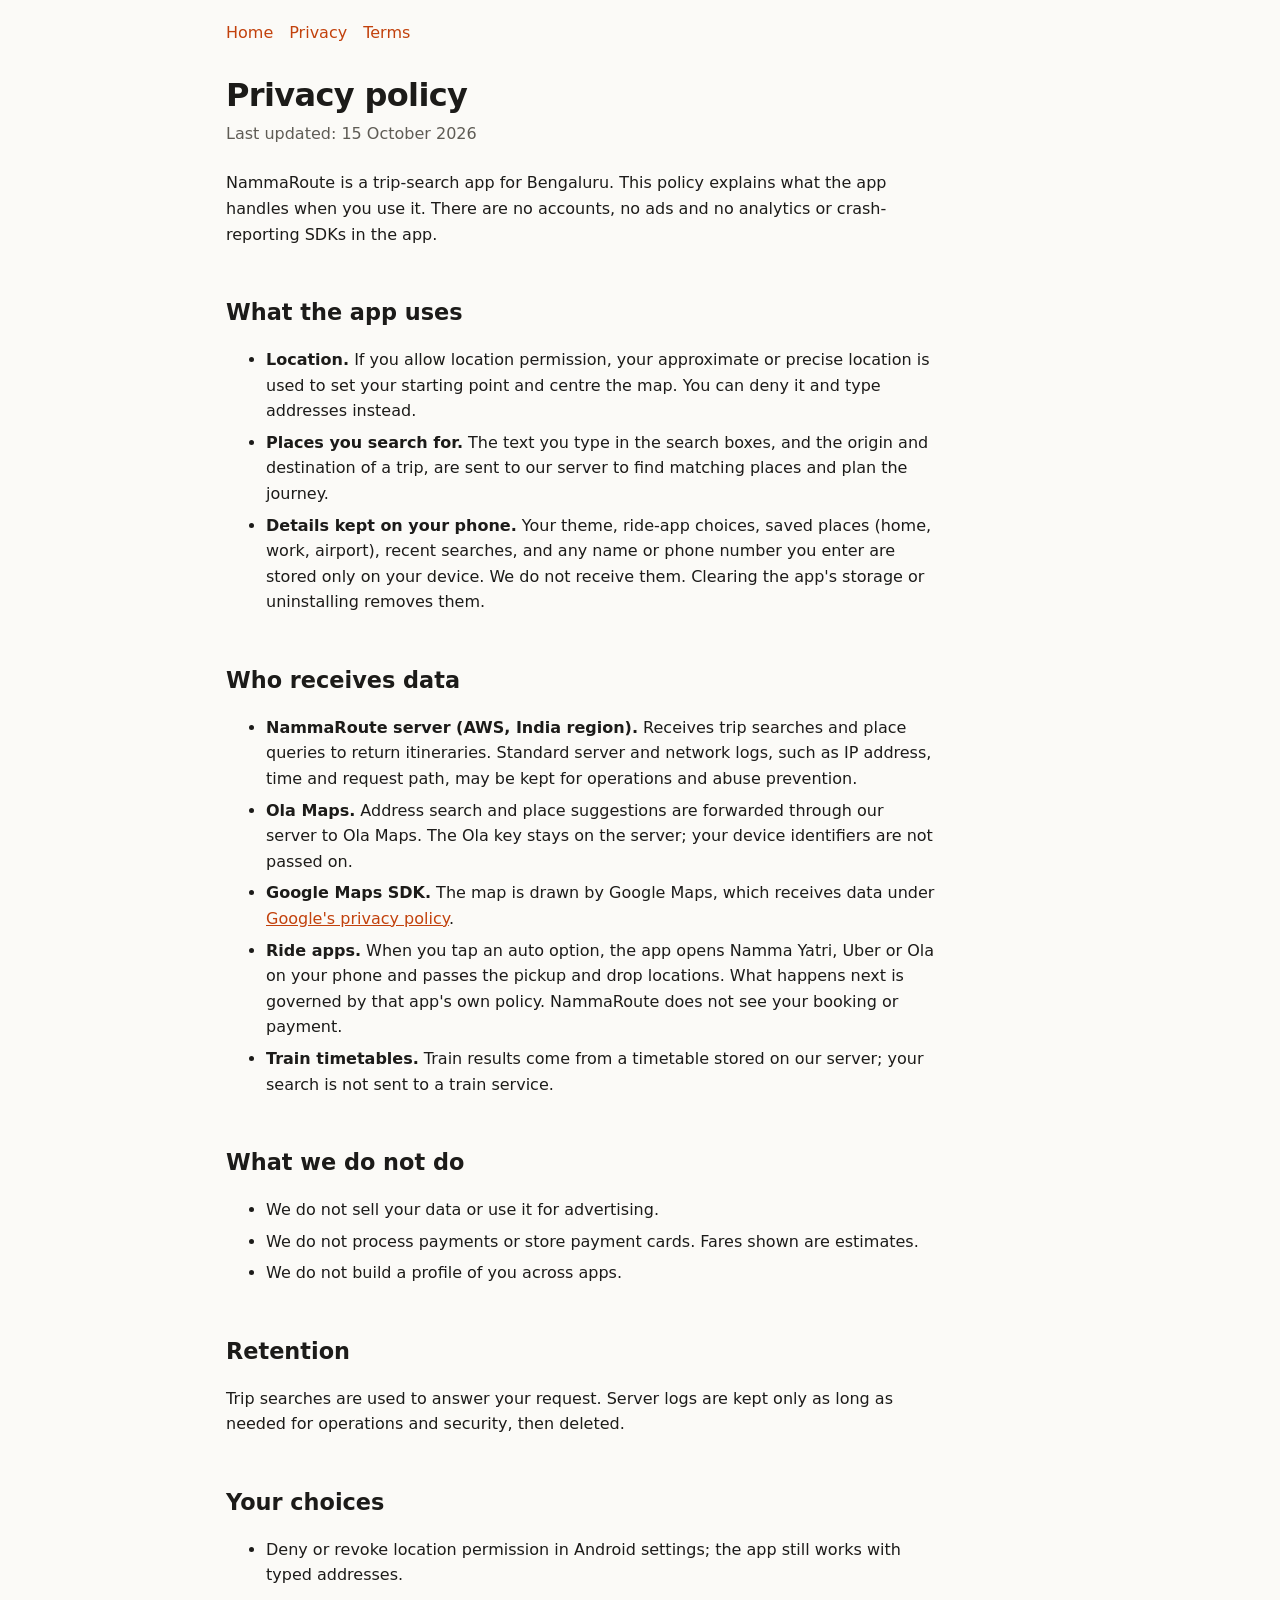
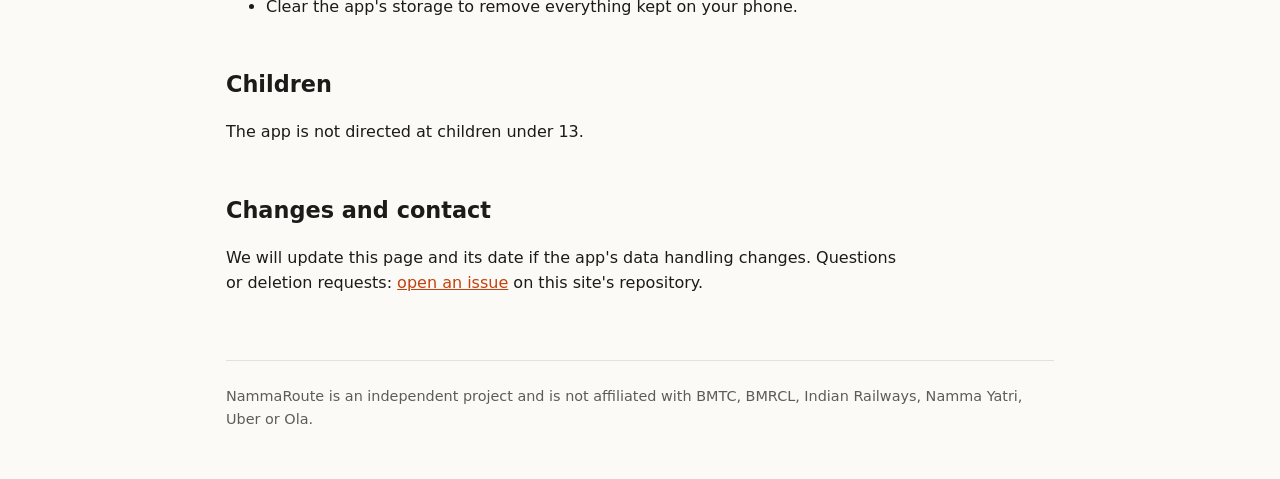
==== privacy.html @ 2770084a "Add privacy policy and terms pages with shared stylesheet" ====
<!doctype html>
<html lang="en">
<head>
<meta charset="utf-8">
<meta name="viewport" content="width=device-width, initial-scale=1">
<title>Privacy policy – NammaRoute</title>
<meta name="description" content="What the NammaRoute app collects, why, and who receives it.">
<link rel="stylesheet" href="style.css">
</head>
<body>
<div class="wrap">
<nav><a href="./">Home</a><a href="privacy.html">Privacy</a><a href="terms.html">Terms</a></nav>
<main>
<h1 class="page">Privacy policy</h1>
<p class="updated">Last updated: 15 October 2026</p>

<p>NammaRoute is a trip-search app for Bengaluru. This policy explains what the app handles when you use it. There are no accounts, no ads and no analytics or crash-reporting SDKs in the app.</p>

<h2>What the app uses</h2>
<ul>
<li><strong>Location.</strong> If you allow location permission, your approximate or precise location is used to set your starting point and centre the map. You can deny it and type addresses instead.</li>
<li><strong>Places you search for.</strong> The text you type in the search boxes, and the origin and destination of a trip, are sent to our server to find matching places and plan the journey.</li>
<li><strong>Details kept on your phone.</strong> Your theme, ride-app choices, saved places (home, work, airport), recent searches, and any name or phone number you enter are stored only on your device. We do not receive them. Clearing the app's storage or uninstalling removes them.</li>
</ul>

<h2>Who receives data</h2>
<ul>
<li><strong>NammaRoute server (AWS, India region).</strong> Receives trip searches and place queries to return itineraries. Standard server and network logs, such as IP address, time and request path, may be kept for operations and abuse prevention.</li>
<li><strong>Ola Maps.</strong> Address search and place suggestions are forwarded through our server to Ola Maps. The Ola key stays on the server; your device identifiers are not passed on.</li>
<li><strong>Google Maps SDK.</strong> The map is drawn by Google Maps, which receives data under <a href="https://policies.google.com/privacy">Google's privacy policy</a>.</li>
<li><strong>Ride apps.</strong> When you tap an auto option, the app opens Namma Yatri, Uber or Ola on your phone and passes the pickup and drop locations. What happens next is governed by that app's own policy. NammaRoute does not see your booking or payment.</li>
<li><strong>Train timetables.</strong> Train results come from a timetable stored on our server; your search is not sent to a train service.</li>
</ul>

<h2>What we do not do</h2>
<ul>
<li>We do not sell your data or use it for advertising.</li>
<li>We do not process payments or store payment cards. Fares shown are estimates.</li>
<li>We do not build a profile of you across apps.</li>
</ul>

<h2>Retention</h2>
<p>Trip searches are used to answer your request. Server logs are kept only as long as needed for operations and security, then deleted.</p>

<h2>Your choices</h2>
<ul>
<li>Deny or revoke location permission in Android settings; the app still works with typed addresses.</li>
<li>Clear the app's storage to remove everything kept on your phone.</li>
</ul>

<h2>Children</h2>
<p>The app is not directed at children under 13.</p>

<h2>Changes and contact</h2>
<p>We will update this page and its date if the app's data handling changes. Questions or deletion requests: <a href="https://github.com/agndreamz/nrpage/issues">open an issue</a> on this site's repository.</p>

</main>
<footer>NammaRoute is an independent project and is not affiliated with BMTC, BMRCL, Indian Railways, Namma Yatri, Uber or Ola.</footer>
</div>
</body>
</html>
---- style.css ----
:root{--bg:#fbfaf7;--fg:#1c1b19;--muted:#5f5c55;--card:#fff;--line:#e5e1d8;--accent:#c2410c;--accent-fg:#fff}
@media (prefers-color-scheme:dark){:root{--bg:#141412;--fg:#f1efe9;--muted:#a8a498;--card:#1d1c19;--line:#2e2c27;--accent:#fb923c;--accent-fg:#141412}}
*{box-sizing:border-box}
body{margin:0;background:var(--bg);color:var(--fg);font:16px/1.6 system-ui,-apple-system,"Segoe UI",Roboto,sans-serif}
.wrap{max-width:860px;margin:0 auto;padding:0 16px}
header{padding:72px 0 40px}
h1{font-size:clamp(2.2rem,6vw,3.4rem);line-height:1.1;margin:0 0 16px;letter-spacing:-.02em}
h1 span{color:var(--accent)}
.lead{font-size:1.2rem;color:var(--muted);max-width:40em;margin:0}
h2{font-size:1.4rem;margin:48px 0 16px}
.grid{display:grid;gap:16px;grid-template-columns:repeat(auto-fit,minmax(240px,1fr))}
.card{background:var(--card);border:1px solid var(--line);border-radius:12px;padding:20px}
.card h3{margin:0 0 6px;font-size:1.05rem}
.card p{margin:0;color:var(--muted)}
ol{padding-left:1.2em}li{margin:6px 0}
.note{border-left:3px solid var(--accent);padding:4px 16px;color:var(--muted);margin-top:32px}
footer{border-top:1px solid var(--line);margin-top:64px;padding:24px 0 48px;color:var(--muted);font-size:.9rem}
a{color:var(--accent)}
nav{display:flex;gap:16px;flex-wrap:wrap;padding-top:20px}nav a{text-decoration:none}
h1.page{font-size:2rem;margin:32px 0 8px}
main p,main li{max-width:42em}
.updated{color:var(--muted);margin:0 0 24px}
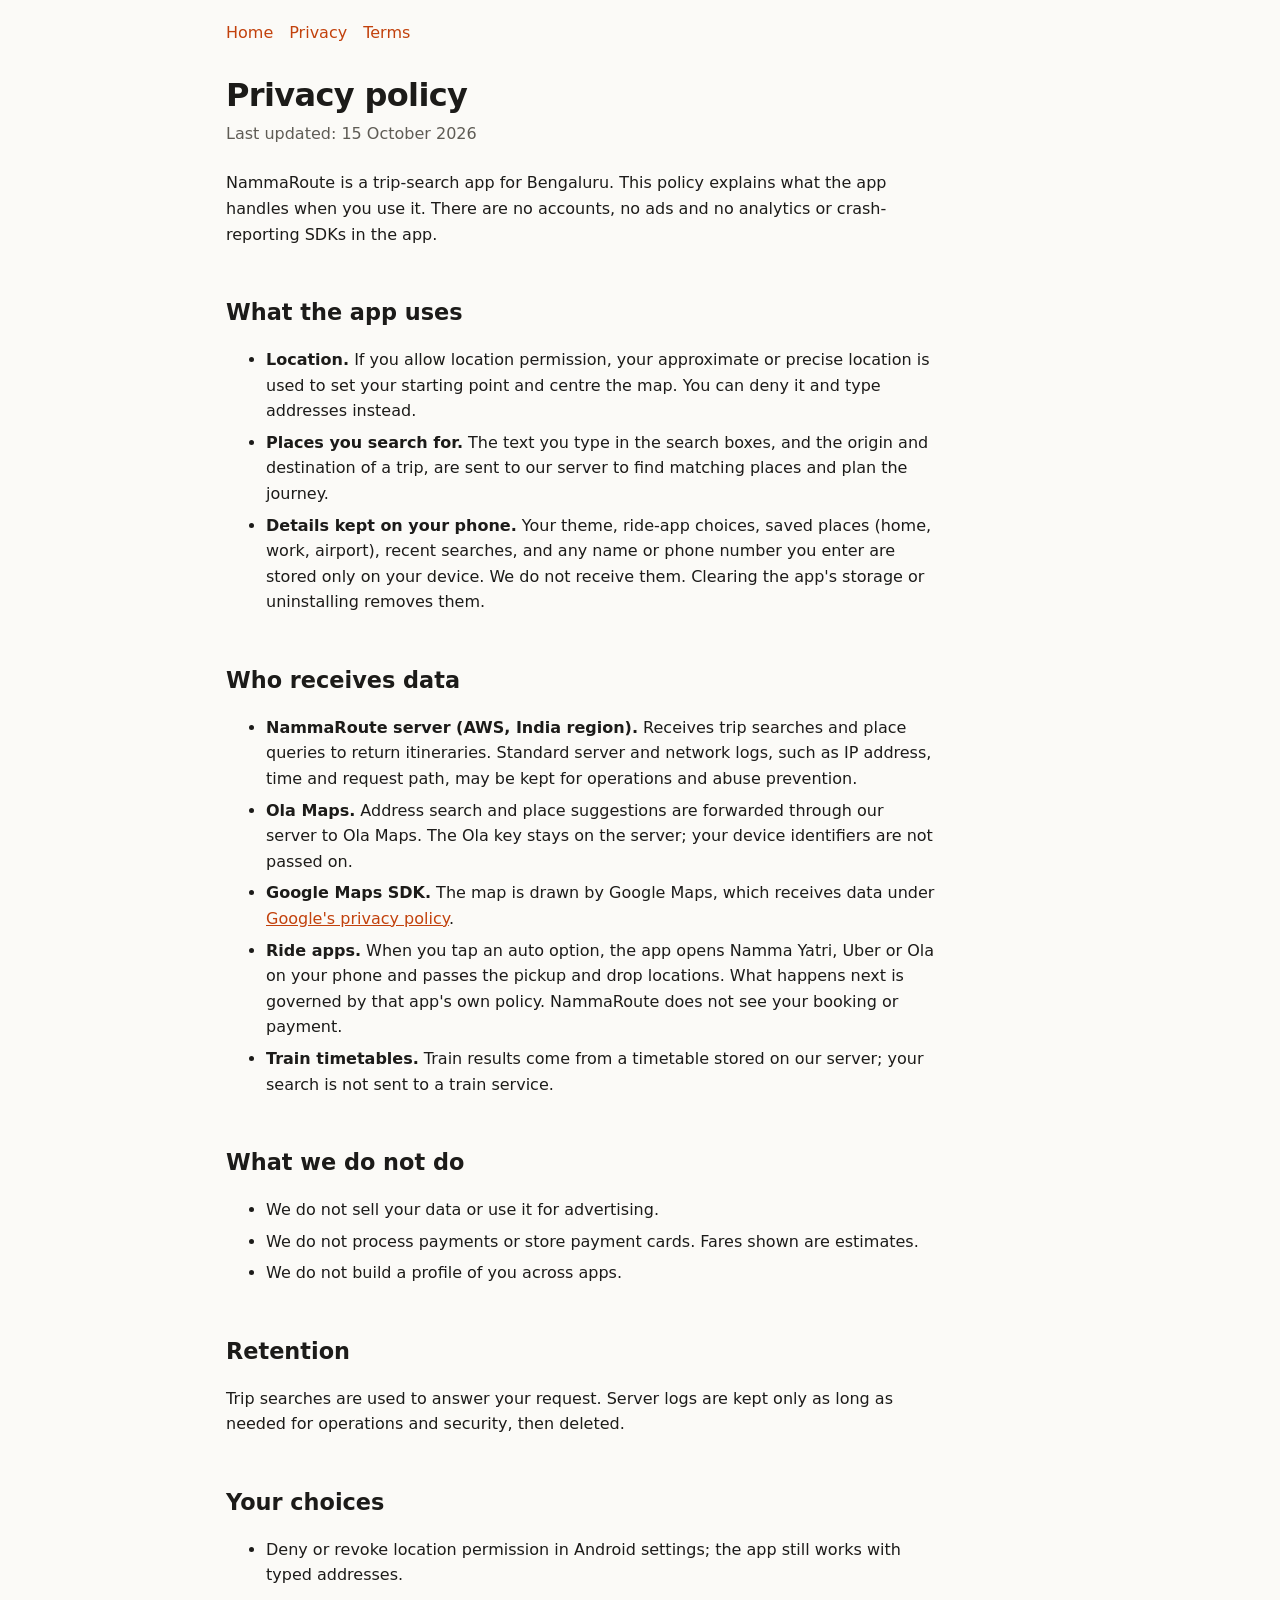
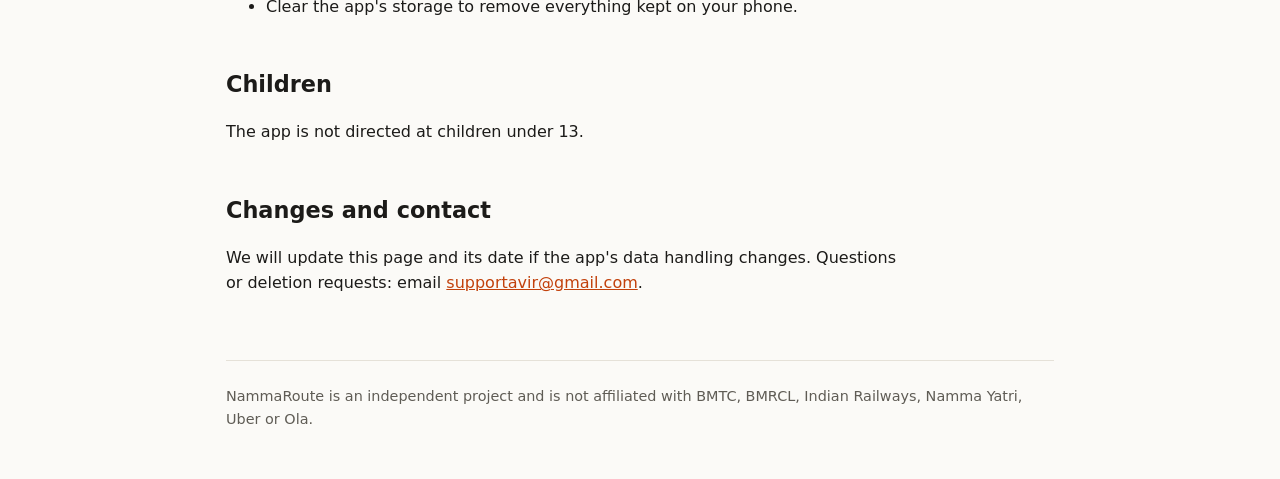
==== commit d7de4a76: "Add support email" ====
--- a/privacy.html
+++ b/privacy.html
@@ -52,7 +52,7 @@
 <p>The app is not directed at children under 13.</p>
 
 <h2>Changes and contact</h2>
-<p>We will update this page and its date if the app's data handling changes. Questions or deletion requests: <a href="https://github.com/agndreamz/nrpage/issues">open an issue</a> on this site's repository.</p>
+<p>We will update this page and its date if the app's data handling changes. Questions or deletion requests: email <a href="mailto:supportavir@gmail.com">supportavir@gmail.com</a>.</p>
 
 </main>
 <footer>NammaRoute is an independent project and is not affiliated with BMTC, BMRCL, Indian Railways, Namma Yatri, Uber or Ola.</footer>
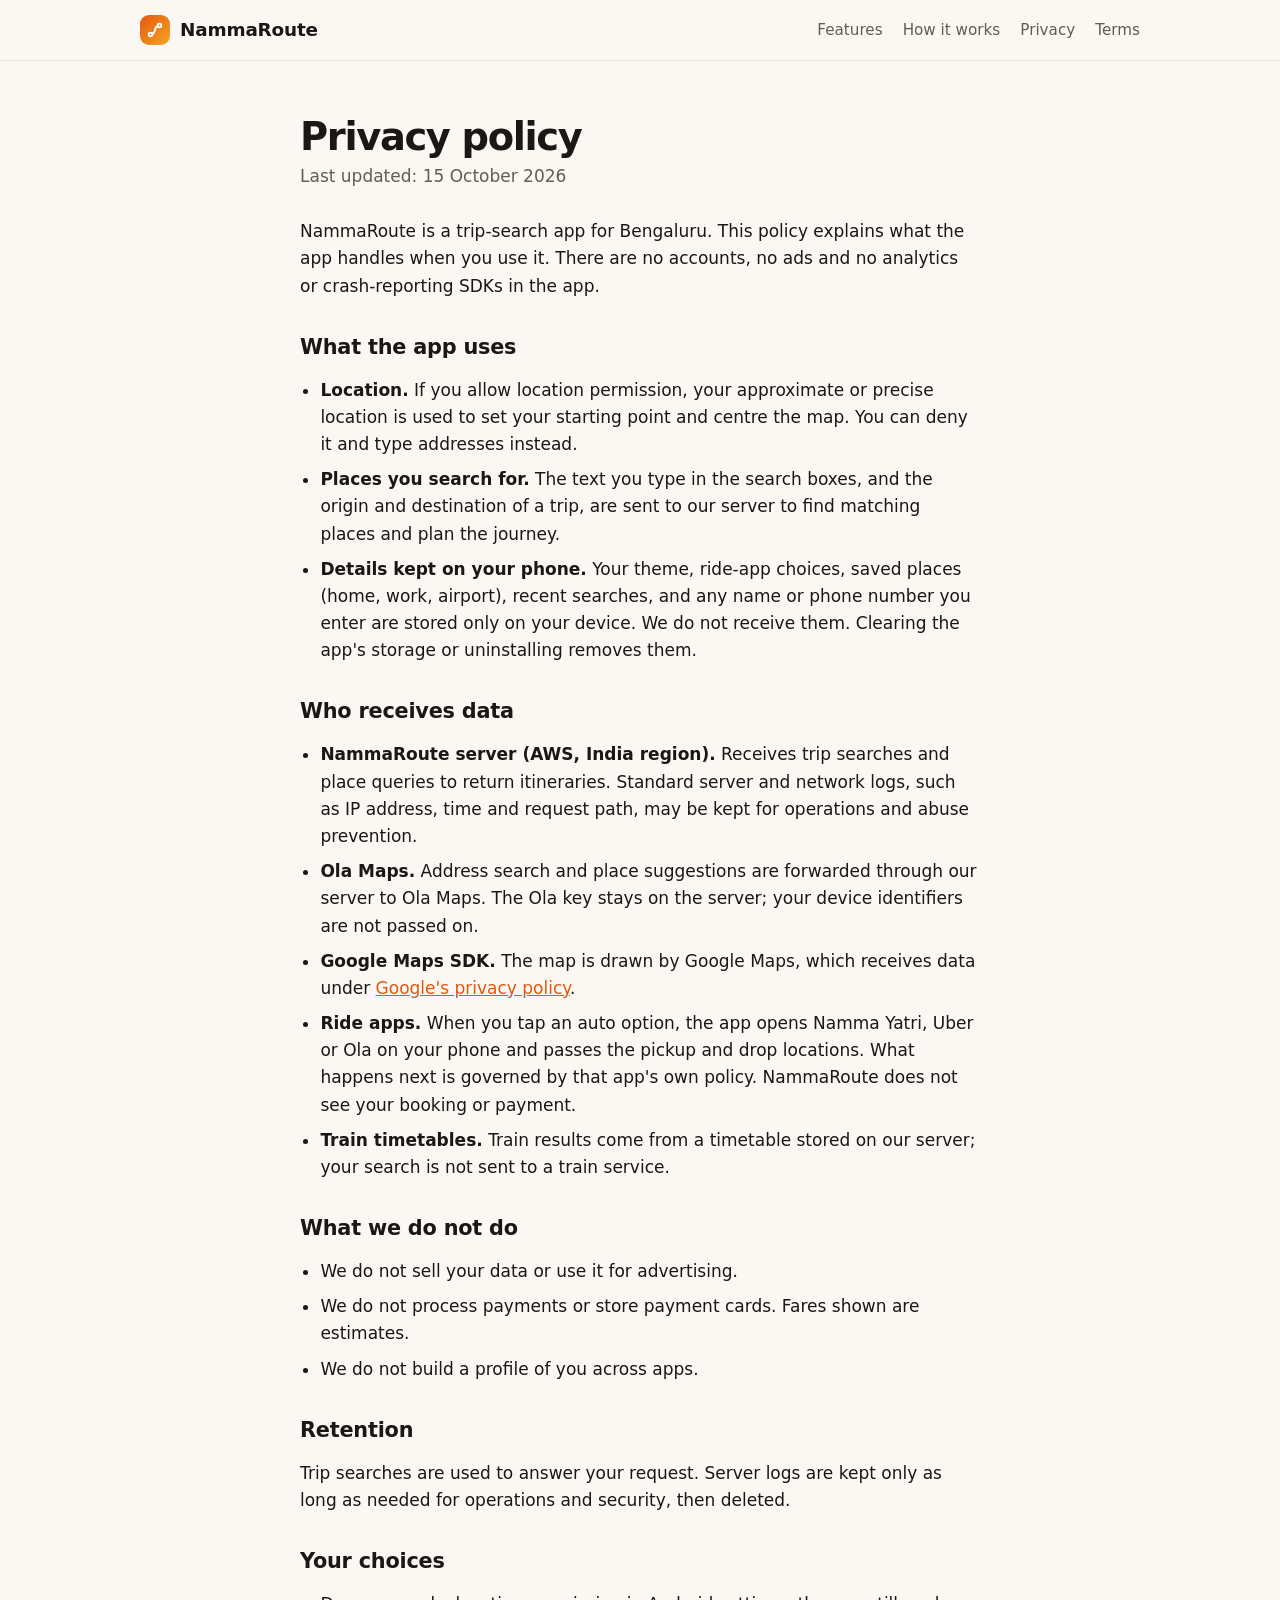
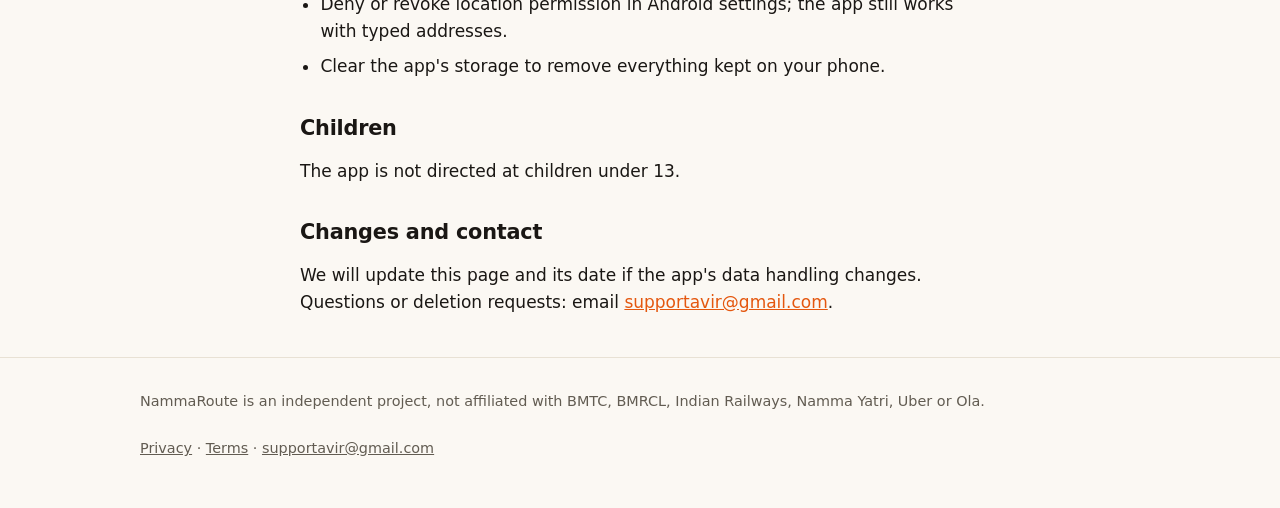
==== commit 12682f1b: "Redesign site: hero, phone mockup, feature cards, sticky nav" ====
--- a/privacy.html
+++ b/privacy.html
@@ -5,12 +5,15 @@
 <meta name="viewport" content="width=device-width, initial-scale=1">
 <title>Privacy policy – NammaRoute</title>
 <meta name="description" content="What the NammaRoute app collects, why, and who receives it.">
+<meta name="theme-color" content="#e4570f">
 <link rel="stylesheet" href="style.css">
 </head>
 <body>
-<div class="wrap">
-<nav><a href="./">Home</a><a href="privacy.html">Privacy</a><a href="terms.html">Terms</a></nav>
-<main>
+<header class="top"><div class="wrap">
+<a class="logo" href="./"><i><svg viewBox="0 0 24 24" fill="none" stroke="#fff" stroke-width="2.4" stroke-linecap="round" stroke-linejoin="round"><circle cx="6" cy="18" r="2.5"/><circle cx="18" cy="6" r="2.5"/><path d="M8 17c6 0 2-10 8-10"/></svg></i><span>NammaRoute</span></a>
+<nav><a href="./#features">Features</a><a href="./#how">How it works</a><a href="privacy.html">Privacy</a><a href="terms.html">Terms</a></nav>
+</div></header>
+<main class="doc">
 <h1 class="page">Privacy policy</h1>
 <p class="updated">Last updated: 15 October 2026</p>
 
@@ -55,7 +58,9 @@
 <p>We will update this page and its date if the app's data handling changes. Questions or deletion requests: email <a href="mailto:supportavir@gmail.com">supportavir@gmail.com</a>.</p>
 
 </main>
-<footer>NammaRoute is an independent project and is not affiliated with BMTC, BMRCL, Indian Railways, Namma Yatri, Uber or Ola.</footer>
-</div>
+<footer><div class="wrap">
+<div>NammaRoute is an independent project, not affiliated with BMTC, BMRCL, Indian Railways, Namma Yatri, Uber or Ola.</div>
+<div><a href="privacy.html">Privacy</a> · <a href="terms.html">Terms</a> · <a href="mailto:supportavir@gmail.com">supportavir@gmail.com</a></div>
+</div></footer>
 </body>
 </html>
--- a/style.css
+++ b/style.css
@@ -1,23 +1,68 @@
-:root{--bg:#fbfaf7;--fg:#1c1b19;--muted:#5f5c55;--card:#fff;--line:#e5e1d8;--accent:#c2410c;--accent-fg:#fff}
-@media (prefers-color-scheme:dark){:root{--bg:#141412;--fg:#f1efe9;--muted:#a8a498;--card:#1d1c19;--line:#2e2c27;--accent:#fb923c;--accent-fg:#141412}}
+:root{--bg:#fbf8f3;--fg:#1a1714;--muted:#625c52;--card:#fff;--line:#e8e1d4;--accent:#e4570f;--accent2:#f5a524;--bus:#2563eb;--metro:#9333ea;--train:#0d9488;--auto:#f5a524;--soft:#fff1e6;--shadow:0 10px 30px -12px rgba(60,30,0,.25)}
+@media (prefers-color-scheme:dark){:root{--bg:#12110f;--fg:#f4f1ea;--muted:#aaa497;--card:#1c1a17;--line:#2f2c26;--accent:#ff8a4c;--accent2:#ffc247;--bus:#60a5fa;--metro:#c084fc;--train:#2dd4bf;--soft:#25190f;--shadow:0 10px 30px -12px rgba(0,0,0,.6)}}
 *{box-sizing:border-box}
-body{margin:0;background:var(--bg);color:var(--fg);font:16px/1.6 system-ui,-apple-system,"Segoe UI",Roboto,sans-serif}
-.wrap{max-width:860px;margin:0 auto;padding:0 16px}
-header{padding:72px 0 40px}
-h1{font-size:clamp(2.2rem,6vw,3.4rem);line-height:1.1;margin:0 0 16px;letter-spacing:-.02em}
-h1 span{color:var(--accent)}
-.lead{font-size:1.2rem;color:var(--muted);max-width:40em;margin:0}
-h2{font-size:1.4rem;margin:48px 0 16px}
-.grid{display:grid;gap:16px;grid-template-columns:repeat(auto-fit,minmax(240px,1fr))}
-.card{background:var(--card);border:1px solid var(--line);border-radius:12px;padding:20px}
-.card h3{margin:0 0 6px;font-size:1.05rem}
-.card p{margin:0;color:var(--muted)}
-ol{padding-left:1.2em}li{margin:6px 0}
-.note{border-left:3px solid var(--accent);padding:4px 16px;color:var(--muted);margin-top:32px}
-footer{border-top:1px solid var(--line);margin-top:64px;padding:24px 0 48px;color:var(--muted);font-size:.9rem}
+html{scroll-behavior:smooth}
+body{margin:0;background:var(--bg);color:var(--fg);font:17px/1.6 system-ui,-apple-system,"Segoe UI",Roboto,sans-serif;-webkit-font-smoothing:antialiased}
+.wrap{max-width:1040px;margin:0 auto;padding:0 20px}
 a{color:var(--accent)}
-nav{display:flex;gap:16px;flex-wrap:wrap;padding-top:20px}nav a{text-decoration:none}
-h1.page{font-size:2rem;margin:32px 0 8px}
-main p,main li{max-width:42em}
-.updated{color:var(--muted);margin:0 0 24px}
-
+.top{position:sticky;top:0;z-index:10;backdrop-filter:blur(12px);background:color-mix(in srgb,var(--bg) 82%,transparent);border-bottom:1px solid var(--line)}
+.top .wrap{display:flex;align-items:center;justify-content:space-between;height:60px}
+.logo{display:flex;align-items:center;gap:10px;font-weight:800;font-size:1.15rem;color:var(--fg);text-decoration:none;letter-spacing:-.01em}
+.logo i{width:30px;height:30px;border-radius:9px;background:linear-gradient(135deg,var(--accent),var(--accent2));display:grid;place-items:center}
+.logo i svg{width:18px;height:18px}
+nav{display:flex;gap:20px;font-size:.95rem}
+nav a{color:var(--muted);text-decoration:none;font-weight:500}
+nav a:hover{color:var(--accent)}
+.hero{position:relative;overflow:hidden;background:radial-gradient(900px 420px at 85% -10%,color-mix(in srgb,var(--accent2) 35%,transparent),transparent 70%),radial-gradient(700px 400px at -10% 110%,color-mix(in srgb,var(--accent) 22%,transparent),transparent 70%)}
+.hero .wrap{display:grid;grid-template-columns:1.1fr .9fr;gap:40px;align-items:center;padding-top:72px;padding-bottom:80px}
+.pill{display:inline-block;background:var(--soft);color:var(--accent);border:1px solid color-mix(in srgb,var(--accent) 30%,transparent);padding:4px 12px;border-radius:99px;font-size:.85rem;font-weight:600;margin-bottom:18px}
+h1{font-size:clamp(2.4rem,6vw,4rem);line-height:1.04;letter-spacing:-.035em;margin:0 0 18px}
+h1 em{font-style:normal;background:linear-gradient(90deg,var(--accent),var(--accent2));-webkit-background-clip:text;background-clip:text;color:transparent}
+.lead{font-size:1.2rem;color:var(--muted);margin:0 0 28px;max-width:30em}
+.chips{display:flex;gap:8px;flex-wrap:wrap}
+.chip{display:inline-flex;align-items:center;gap:8px;background:var(--card);border:1px solid var(--line);border-radius:99px;padding:6px 14px;font-weight:600;font-size:.92rem;box-shadow:var(--shadow)}
+.dot{width:10px;height:10px;border-radius:50%}
+.phone{justify-self:center;width:290px;background:var(--card);border:8px solid #1a1714;border-radius:40px;box-shadow:0 30px 60px -20px rgba(60,30,0,.4);overflow:hidden;transform:rotate(2deg)}
+@media (prefers-color-scheme:dark){.phone{border-color:#3a3631}}
+.phone .map{height:150px;background:linear-gradient(160deg,#fde9d3,#fcd9b3);position:relative}
+@media (prefers-color-scheme:dark){.phone .map{background:linear-gradient(160deg,#2a2118,#201912)}}
+.phone .map svg{position:absolute;inset:0;width:100%;height:100%}
+.sheet{padding:14px 14px 18px}
+.search{background:var(--bg);border:1px solid var(--line);border-radius:12px;padding:8px 12px;font-size:.85rem;color:var(--muted);margin-bottom:8px}
+.search b{color:var(--fg)}
+.trip{border:1px solid var(--line);border-radius:14px;padding:10px 12px;margin-top:10px}
+.trip.best{border-color:var(--accent);background:var(--soft)}
+.trip .row{display:flex;justify-content:space-between;font-weight:700;font-size:.95rem}
+.trip .row span:last-child{color:var(--muted);font-weight:600}
+.legs{display:flex;gap:4px;margin-top:8px;font-size:.72rem;font-weight:700;color:#fff}
+.legs span{padding:2px 8px;border-radius:99px}
+section{padding:72px 0}
+.eyebrow{color:var(--accent);font-weight:700;font-size:.85rem;letter-spacing:.08em;text-transform:uppercase;margin:0 0 8px}
+h2{font-size:clamp(1.7rem,3.6vw,2.4rem);letter-spacing:-.025em;line-height:1.15;margin:0 0 12px}
+.sub{color:var(--muted);max-width:36em;margin:0 0 36px}
+.grid{display:grid;gap:18px;grid-template-columns:repeat(auto-fit,minmax(230px,1fr))}
+.card{background:var(--card);border:1px solid var(--line);border-radius:18px;padding:24px;box-shadow:var(--shadow);transition:transform .2s}
+.card:hover{transform:translateY(-3px)}
+.ico{width:46px;height:46px;border-radius:13px;display:grid;place-items:center;margin-bottom:16px;color:#fff}
+.ico svg{width:24px;height:24px}
+.card h3{margin:0 0 6px;font-size:1.1rem}
+.card p{margin:0;color:var(--muted);font-size:.97rem}
+.band{background:var(--soft);border-block:1px solid var(--line)}
+.steps{counter-reset:s;display:grid;gap:18px;grid-template-columns:repeat(auto-fit,minmax(240px,1fr))}
+.step{position:relative;padding-left:62px}
+.step::before{counter-increment:s;content:counter(s);position:absolute;left:0;top:0;width:44px;height:44px;border-radius:50%;background:linear-gradient(135deg,var(--accent),var(--accent2));color:#fff;font-weight:800;display:grid;place-items:center;font-size:1.1rem}
+.step h3{margin:0 0 4px;font-size:1.1rem}
+.step p{margin:0;color:var(--muted)}
+.note{background:var(--card);border:1px solid var(--line);border-left:4px solid var(--accent);border-radius:12px;padding:16px 20px;color:var(--muted);margin-top:36px}
+.cta{text-align:center}
+.btn{display:inline-block;background:linear-gradient(135deg,var(--accent),var(--accent2));color:#fff;text-decoration:none;font-weight:700;padding:14px 28px;border-radius:99px;box-shadow:var(--shadow)}
+footer{border-top:1px solid var(--line);padding:32px 0 48px;color:var(--muted);font-size:.9rem}
+footer .wrap{display:flex;gap:24px;justify-content:space-between;flex-wrap:wrap}
+footer a{color:var(--muted)}
+/* legal pages */
+.doc{max-width:720px;padding:56px 20px 24px;margin:0 auto}
+.doc h1{font-size:2.4rem;margin-bottom:6px}
+.updated{color:var(--muted);margin:0 0 28px}
+.doc h2{font-size:1.3rem;margin:36px 0 10px;letter-spacing:-.01em}
+.doc ul{padding-left:1.2em}.doc li{margin:8px 0}
+@media (max-width:760px){.hero .wrap{grid-template-columns:1fr;padding-top:48px}.phone{transform:none}nav{gap:14px}.logo span{display:none}}
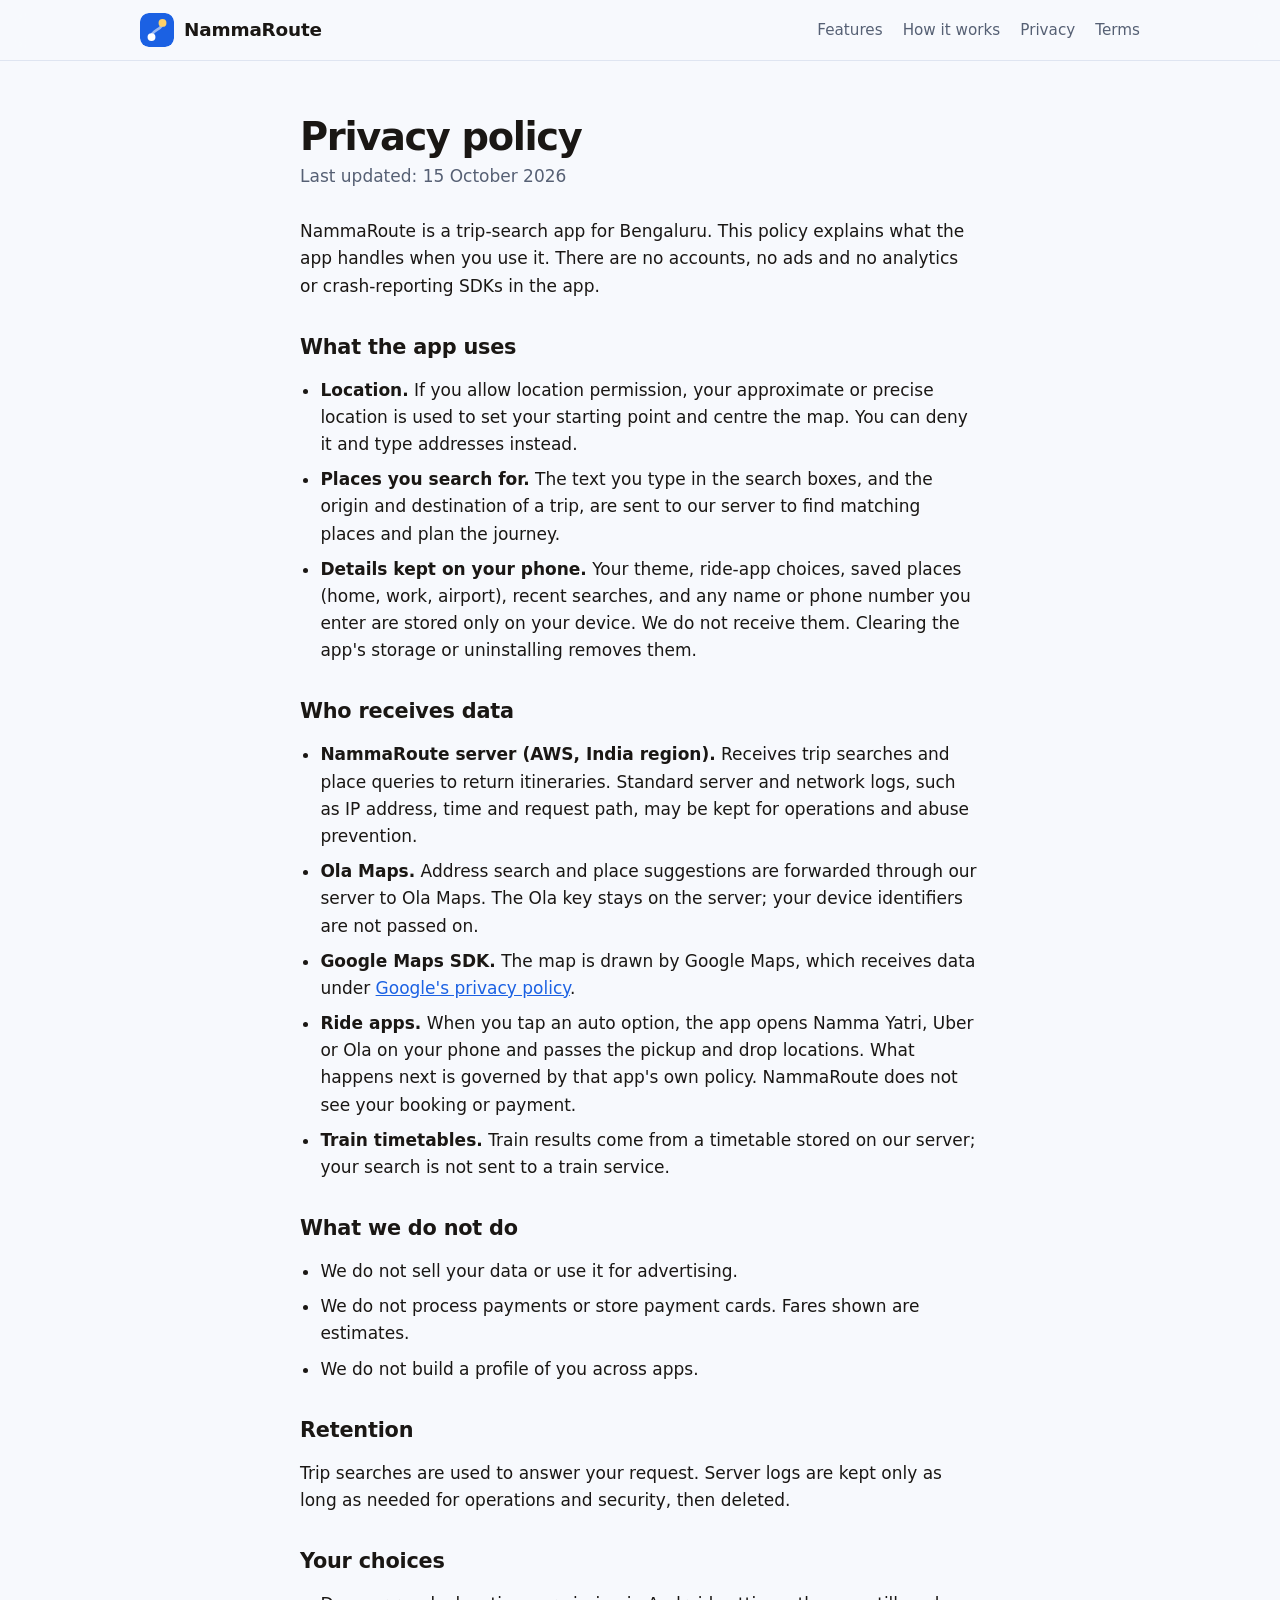
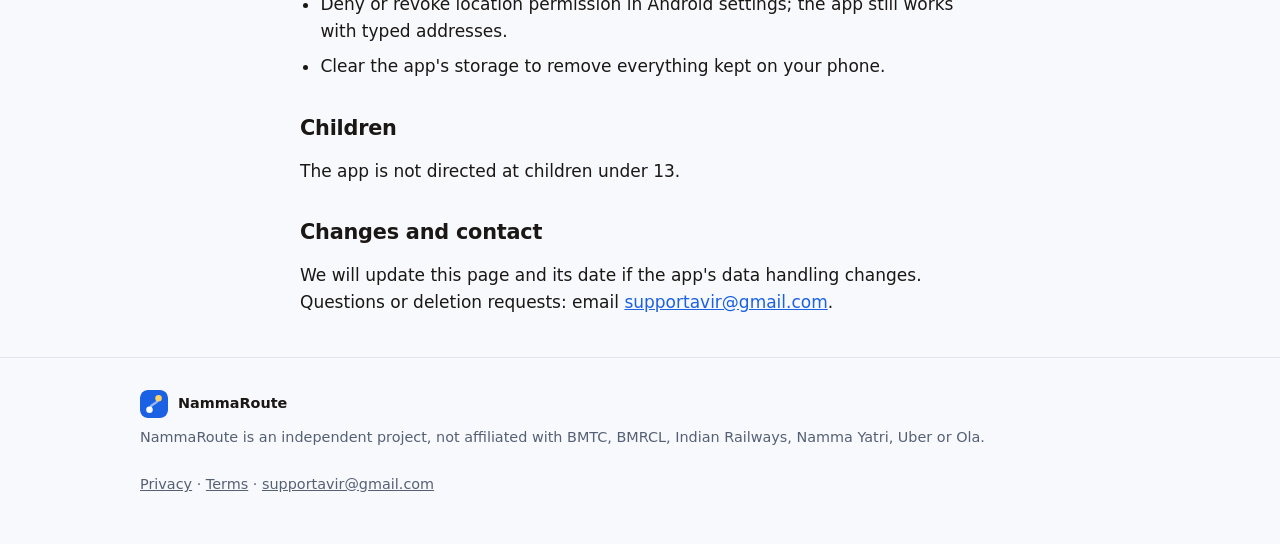
==== commit b5666e2f: "Use the app icon and brand colours across the site" ====
--- a/privacy.html
+++ b/privacy.html
@@ -5,12 +5,16 @@
 <meta name="viewport" content="width=device-width, initial-scale=1">
 <title>Privacy policy – NammaRoute</title>
 <meta name="description" content="What the NammaRoute app collects, why, and who receives it.">
-<meta name="theme-color" content="#e4570f">
+<meta name="theme-color" content="#1b61e3">
+<link rel="icon" href="icon.svg" type="image/svg+xml">
+<link rel="apple-touch-icon" href="apple-touch-icon.png">
+<meta property="og:title" content="NammaRoute">
+<meta property="og:image" content="https://agndreamz.github.io/nrpage/icon-512.png">
 <link rel="stylesheet" href="style.css">
 </head>
 <body>
 <header class="top"><div class="wrap">
-<a class="logo" href="./"><i><svg viewBox="0 0 24 24" fill="none" stroke="#fff" stroke-width="2.4" stroke-linecap="round" stroke-linejoin="round"><circle cx="6" cy="18" r="2.5"/><circle cx="18" cy="6" r="2.5"/><path d="M8 17c6 0 2-10 8-10"/></svg></i><span>NammaRoute</span></a>
+<a class="logo" href="./"><img src="icon.svg" alt="" width="34" height="34"><span>NammaRoute</span></a>
 <nav><a href="./#features">Features</a><a href="./#how">How it works</a><a href="privacy.html">Privacy</a><a href="terms.html">Terms</a></nav>
 </div></header>
 <main class="doc">
@@ -59,7 +63,7 @@
 
 </main>
 <footer><div class="wrap">
-<div>NammaRoute is an independent project, not affiliated with BMTC, BMRCL, Indian Railways, Namma Yatri, Uber or Ola.</div>
+<div><div class="footbrand"><img src="icon.svg" alt="" width="28" height="28">NammaRoute</div>NammaRoute is an independent project, not affiliated with BMTC, BMRCL, Indian Railways, Namma Yatri, Uber or Ola.</div>
 <div><a href="privacy.html">Privacy</a> · <a href="terms.html">Terms</a> · <a href="mailto:supportavir@gmail.com">supportavir@gmail.com</a></div>
 </div></footer>
 </body>
--- a/style.css
+++ b/style.css
@@ -1,5 +1,5 @@
-:root{--bg:#fbf8f3;--fg:#1a1714;--muted:#625c52;--card:#fff;--line:#e8e1d4;--accent:#e4570f;--accent2:#f5a524;--bus:#2563eb;--metro:#9333ea;--train:#0d9488;--auto:#f5a524;--soft:#fff1e6;--shadow:0 10px 30px -12px rgba(60,30,0,.25)}
-@media (prefers-color-scheme:dark){:root{--bg:#12110f;--fg:#f4f1ea;--muted:#aaa497;--card:#1c1a17;--line:#2f2c26;--accent:#ff8a4c;--accent2:#ffc247;--bus:#60a5fa;--metro:#c084fc;--train:#2dd4bf;--soft:#25190f;--shadow:0 10px 30px -12px rgba(0,0,0,.6)}}
+:root{--bg:#f7f9fd;--fg:#1a1714;--muted:#566074;--card:#fff;--line:#dfe5f1;--accent:#1b61e3;--accent2:#4a8cff;--bus:#2563eb;--metro:#9333ea;--train:#0d9488;--auto:#ffd166;--soft:#eaf1ff;--shadow:0 10px 30px -12px rgba(20,50,120,.25)}
+@media (prefers-color-scheme:dark){:root{--bg:#0d1118;--fg:#f4f1ea;--muted:#aaa497;--card:#161c26;--line:#273042;--accent:#6ea2ff;--accent2:#3b7bf0;--bus:#60a5fa;--metro:#c084fc;--train:#2dd4bf;--soft:#111b2e;--shadow:0 10px 30px -12px rgba(0,0,0,.6)}}
 *{box-sizing:border-box}
 html{scroll-behavior:smooth}
 body{margin:0;background:var(--bg);color:var(--fg);font:17px/1.6 system-ui,-apple-system,"Segoe UI",Roboto,sans-serif;-webkit-font-smoothing:antialiased}
@@ -8,13 +8,13 @@
 .top{position:sticky;top:0;z-index:10;backdrop-filter:blur(12px);background:color-mix(in srgb,var(--bg) 82%,transparent);border-bottom:1px solid var(--line)}
 .top .wrap{display:flex;align-items:center;justify-content:space-between;height:60px}
 .logo{display:flex;align-items:center;gap:10px;font-weight:800;font-size:1.15rem;color:var(--fg);text-decoration:none;letter-spacing:-.01em}
-.logo i{width:30px;height:30px;border-radius:9px;background:linear-gradient(135deg,var(--accent),var(--accent2));display:grid;place-items:center}
-.logo i svg{width:18px;height:18px}
+.logo img{width:34px;height:34px;border-radius:9px;display:block}
 nav{display:flex;gap:20px;font-size:.95rem}
 nav a{color:var(--muted);text-decoration:none;font-weight:500}
 nav a:hover{color:var(--accent)}
 .hero{position:relative;overflow:hidden;background:radial-gradient(900px 420px at 85% -10%,color-mix(in srgb,var(--accent2) 35%,transparent),transparent 70%),radial-gradient(700px 400px at -10% 110%,color-mix(in srgb,var(--accent) 22%,transparent),transparent 70%)}
 .hero .wrap{display:grid;grid-template-columns:1.1fr .9fr;gap:40px;align-items:center;padding-top:72px;padding-bottom:80px}
+.appicon{width:84px;height:84px;border-radius:22px;box-shadow:var(--shadow);display:block;margin-bottom:20px}
 .pill{display:inline-block;background:var(--soft);color:var(--accent);border:1px solid color-mix(in srgb,var(--accent) 30%,transparent);padding:4px 12px;border-radius:99px;font-size:.85rem;font-weight:600;margin-bottom:18px}
 h1{font-size:clamp(2.4rem,6vw,4rem);line-height:1.04;letter-spacing:-.035em;margin:0 0 18px}
 h1 em{font-style:normal;background:linear-gradient(90deg,var(--accent),var(--accent2));-webkit-background-clip:text;background-clip:text;color:transparent}
@@ -22,10 +22,10 @@
 .chips{display:flex;gap:8px;flex-wrap:wrap}
 .chip{display:inline-flex;align-items:center;gap:8px;background:var(--card);border:1px solid var(--line);border-radius:99px;padding:6px 14px;font-weight:600;font-size:.92rem;box-shadow:var(--shadow)}
 .dot{width:10px;height:10px;border-radius:50%}
-.phone{justify-self:center;width:290px;background:var(--card);border:8px solid #1a1714;border-radius:40px;box-shadow:0 30px 60px -20px rgba(60,30,0,.4);overflow:hidden;transform:rotate(2deg)}
+.phone{justify-self:center;width:290px;background:var(--card);border:8px solid #1a1714;border-radius:40px;box-shadow:0 30px 60px -20px rgba(20,50,120,.4);overflow:hidden;transform:rotate(2deg)}
 @media (prefers-color-scheme:dark){.phone{border-color:#3a3631}}
-.phone .map{height:150px;background:linear-gradient(160deg,#fde9d3,#fcd9b3);position:relative}
-@media (prefers-color-scheme:dark){.phone .map{background:linear-gradient(160deg,#2a2118,#201912)}}
+.phone .map{height:150px;background:linear-gradient(160deg,#dbe8ff,#bcd3fb);position:relative}
+@media (prefers-color-scheme:dark){.phone .map{background:linear-gradient(160deg,#18233a,#111a2b)}}
 .phone .map svg{position:absolute;inset:0;width:100%;height:100%}
 .sheet{padding:14px 14px 18px}
 .search{background:var(--bg);border:1px solid var(--line);border-radius:12px;padding:8px 12px;font-size:.85rem;color:var(--muted);margin-bottom:8px}
@@ -66,3 +66,4 @@
 .doc h2{font-size:1.3rem;margin:36px 0 10px;letter-spacing:-.01em}
 .doc ul{padding-left:1.2em}.doc li{margin:8px 0}
 @media (max-width:760px){.hero .wrap{grid-template-columns:1fr;padding-top:48px}.phone{transform:none}nav{gap:14px}.logo span{display:none}}
+.footbrand{display:flex;align-items:center;gap:10px;color:var(--fg);font-weight:700;margin-bottom:8px}.footbrand img{width:28px;height:28px;border-radius:8px}
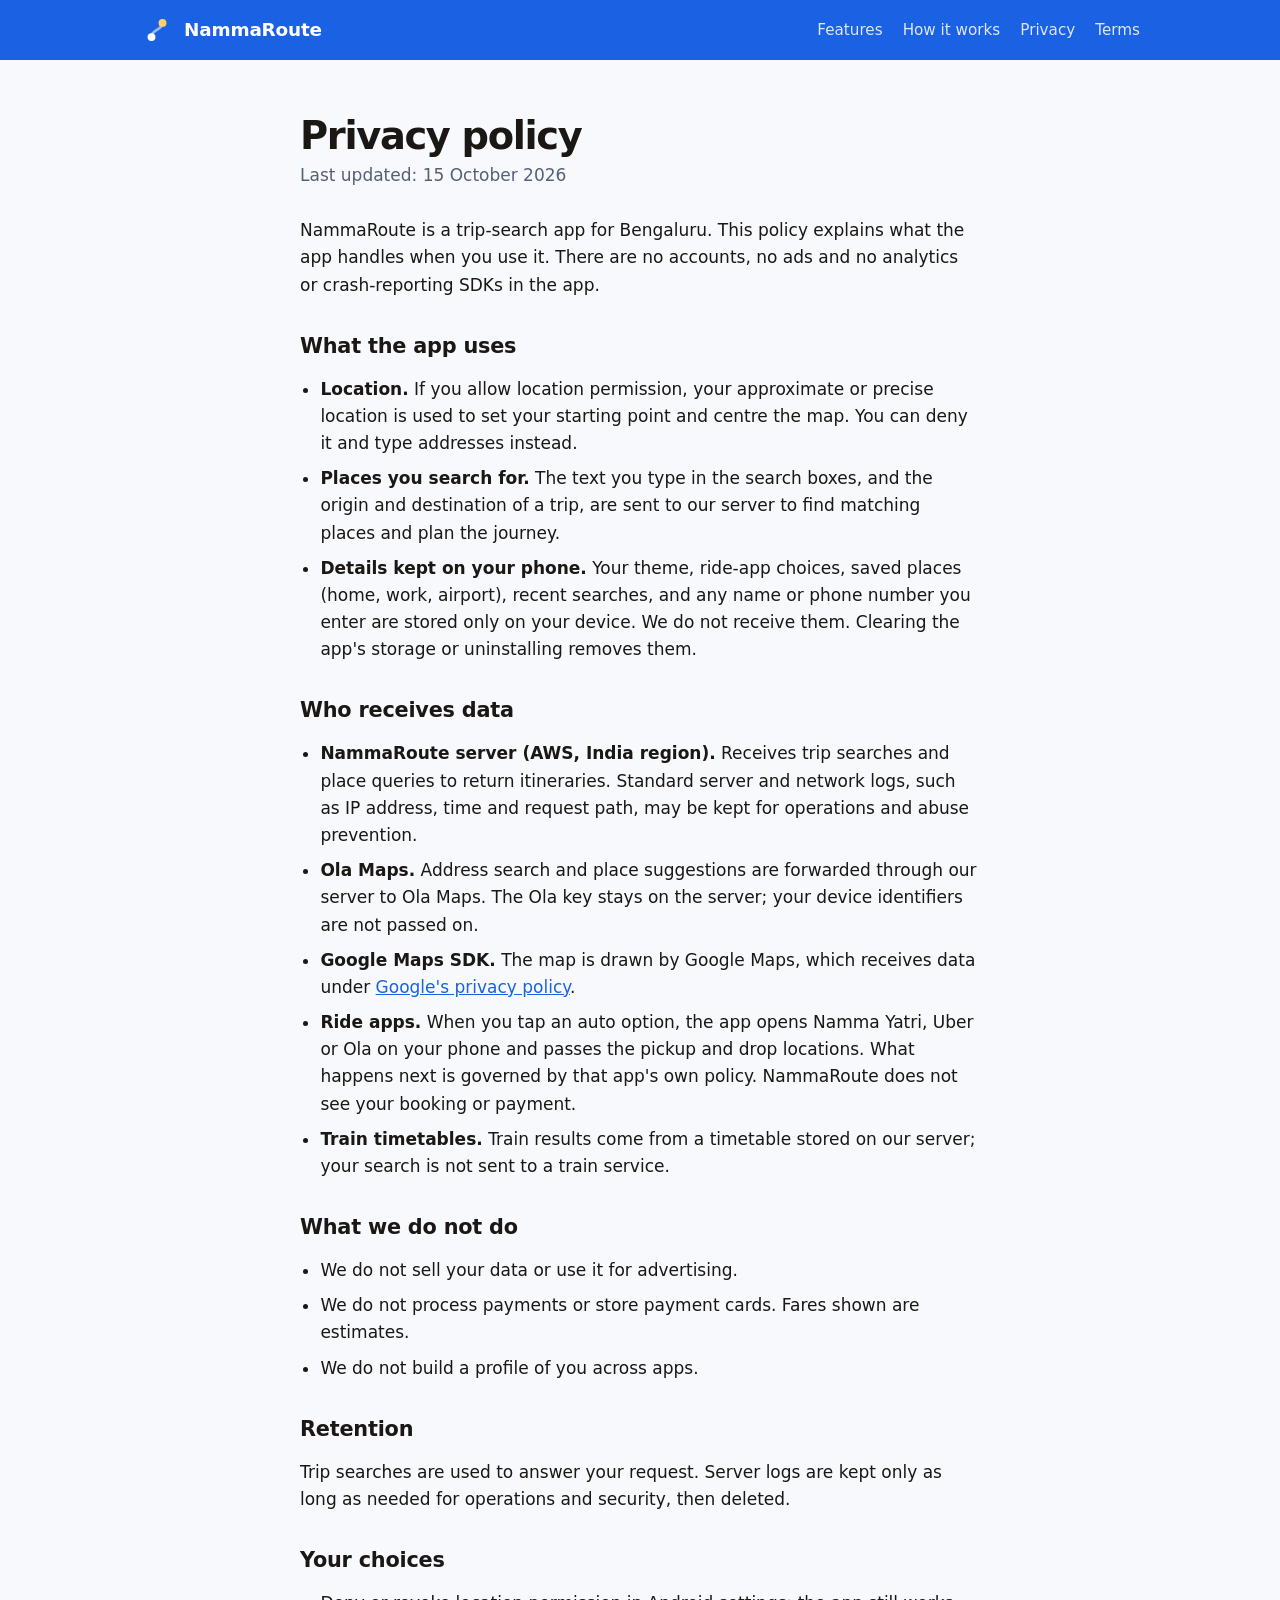
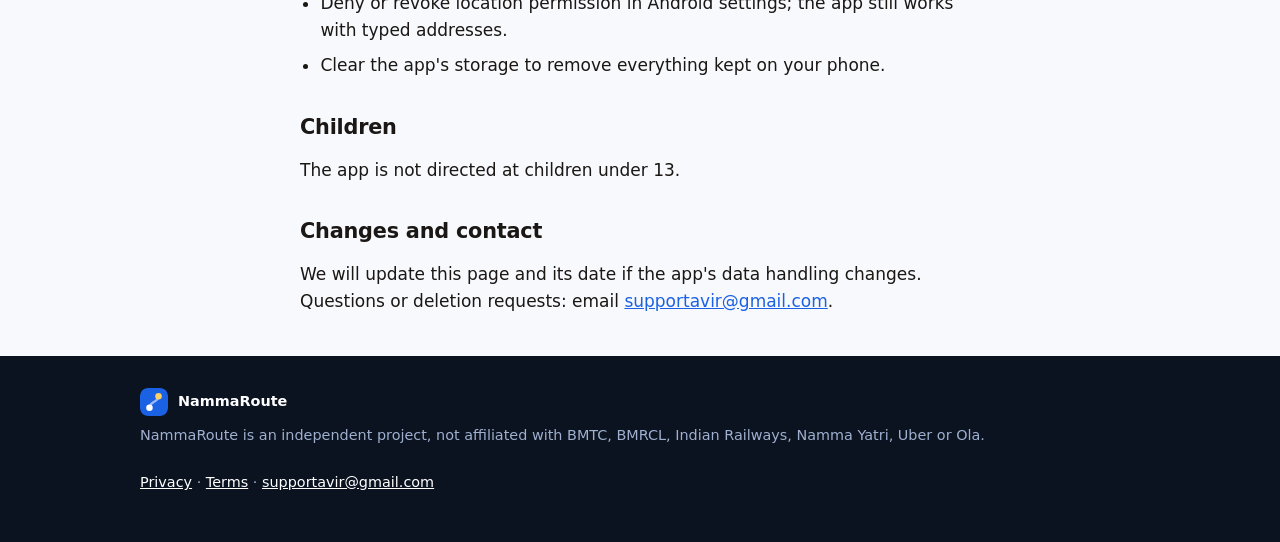
==== commit 1390c3eb: "Fix hero text colour inside phone mockup, cache-bust stylesheet" ====
--- a/privacy.html
+++ b/privacy.html
@@ -10,7 +10,7 @@
 <link rel="apple-touch-icon" href="apple-touch-icon.png">
 <meta property="og:title" content="NammaRoute">
 <meta property="og:image" content="https://agndreamz.github.io/nrpage/icon-512.png">
-<link rel="stylesheet" href="style.css">
+<link rel="stylesheet" href="style.css?v=4">
 </head>
 <body>
 <header class="top"><div class="wrap">
--- a/style.css
+++ b/style.css
@@ -67,3 +67,38 @@
 .doc ul{padding-left:1.2em}.doc li{margin:8px 0}
 @media (max-width:760px){.hero .wrap{grid-template-columns:1fr;padding-top:48px}.phone{transform:none}nav{gap:14px}.logo span{display:none}}
 .footbrand{display:flex;align-items:center;gap:10px;color:var(--fg);font-weight:700;margin-bottom:8px}.footbrand img{width:28px;height:28px;border-radius:8px}
+
+/* v3 bold theme */
+body{background:var(--bg)}
+.top{background:#1b61e3;border-bottom:0;backdrop-filter:none}
+.top .logo,.top nav a{color:#fff}
+.top nav a{opacity:.85}.top nav a:hover{opacity:1;color:#fff}
+.logo span{display:inline!important}
+.hero.v3{background:linear-gradient(160deg,#1b61e3 0%,#1747b0 60%,#0f2f7a 100%);color:#fff;position:relative;overflow:hidden}
+.hero.v3::before{content:"";position:absolute;inset:0;background:url("route-bg.svg") center/cover no-repeat;opacity:.35}
+.hero.v3 .wrap{position:relative;padding-top:64px;padding-bottom:0;align-items:end}
+.hero.v3 h1{color:#fff;font-size:clamp(2.4rem,5.5vw,3.8rem)}
+.hero.v3 h1 em{background:none;color:#ffd166;-webkit-text-fill-color:#ffd166}
+.hero.v3 .lead{color:#dbe7ff}
+.hero.v3 .pill{background:rgba(255,255,255,.14);color:#fff;border-color:rgba(255,255,255,.3)}
+.hero.v3 .chip{background:rgba(255,255,255,.12);border-color:rgba(255,255,255,.25);color:#fff;box-shadow:none}
+.hero.v3 .copy{padding-bottom:72px;align-self:center}
+.hero.v3 .phone{border-bottom:0;border-radius:40px 40px 0 0;transform:none;margin-bottom:0;box-shadow:0 -10px 60px rgba(0,0,0,.35)}
+.appicon{display:none}
+.timeline{background:var(--card);border:1px solid var(--line);border-radius:24px;padding:28px;box-shadow:var(--shadow)}
+.tl{display:grid;grid-template-columns:90px 1fr;gap:0 18px}
+.tl .t{color:var(--muted);font-weight:700;text-align:right;padding-top:2px;font-size:.9rem}
+.tl .b{position:relative;padding:0 0 26px 26px;border-left:6px solid var(--c);margin-left:6px}
+.tl .b::before{content:"";position:absolute;left:-12px;top:4px;width:18px;height:18px;border-radius:50%;background:var(--card);border:4px solid var(--c)}
+.tl .b h4{margin:0;font-size:1.05rem}.tl .b p{margin:2px 0 0;color:var(--muted);font-size:.93rem}
+.tl .b:last-child{padding-bottom:0}
+.split{display:grid;grid-template-columns:1fr 1fr;gap:48px;align-items:center}
+.cta{background:linear-gradient(160deg,#1b61e3,#0f2f7a);color:#fff;border-radius:28px;padding:56px 28px;text-align:center;position:relative;overflow:hidden}
+.cta h2{color:#fff;margin-bottom:10px}.cta p{color:#dbe7ff;margin:0 auto 24px;max-width:30em}
+.cta .btn{background:#ffd166;color:#1a1714;box-shadow:none}
+footer{background:#0b1220;border:0;color:#9fb0cf}
+footer .footbrand,footer a{color:#fff}
+@media (max-width:760px){.split{grid-template-columns:1fr}.tl{grid-template-columns:64px 1fr}.hero.v3 .copy{padding-bottom:40px}.hero.v3 .phone{width:260px}}
+.hero.v3 .phone{color:var(--fg);background:var(--card)}
+.hero.v3 .chip .dot{box-shadow:0 0 0 2px rgba(255,255,255,.85)}
+.hero.v3 .trip .row span:last-child{color:var(--muted)}
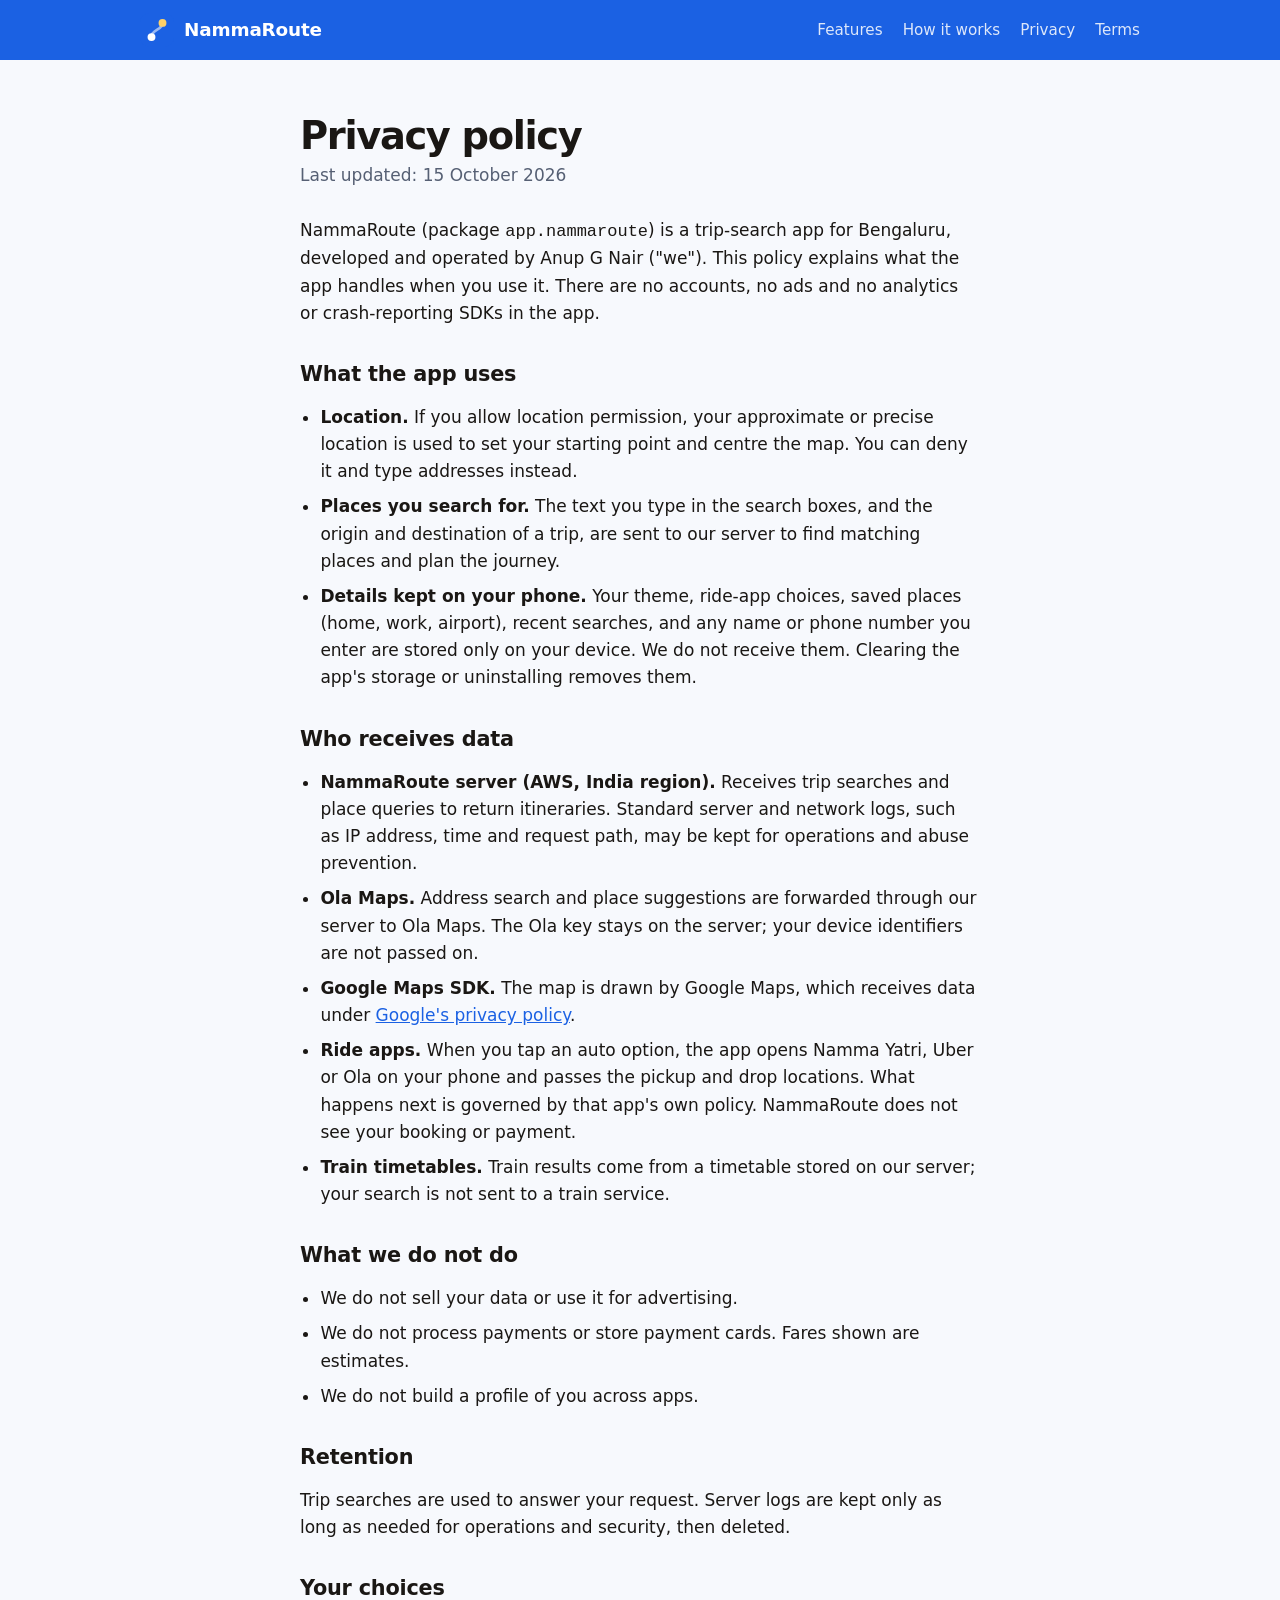
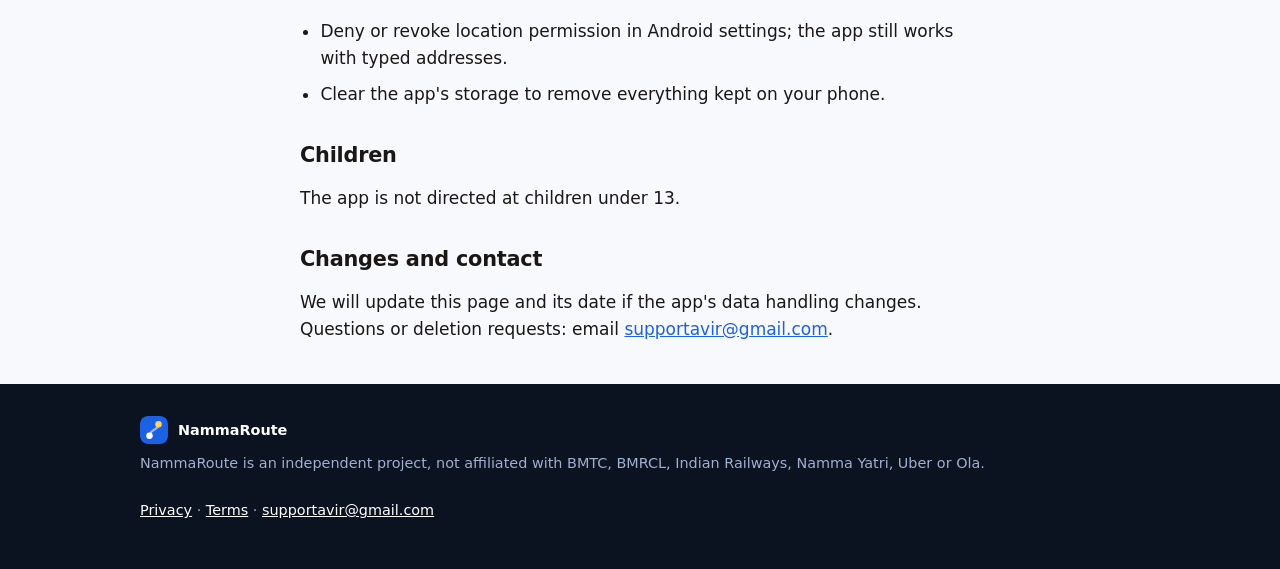
==== commit 932c397b: "Name the developer in the privacy policy" ====
--- a/privacy.html
+++ b/privacy.html
@@ -21,7 +21,7 @@
 <h1 class="page">Privacy policy</h1>
 <p class="updated">Last updated: 15 October 2026</p>
 
-<p>NammaRoute is a trip-search app for Bengaluru. This policy explains what the app handles when you use it. There are no accounts, no ads and no analytics or crash-reporting SDKs in the app.</p>
+<p>NammaRoute (package <code>app.nammaroute</code>) is a trip-search app for Bengaluru, developed and operated by Anup G Nair ("we"). This policy explains what the app handles when you use it. There are no accounts, no ads and no analytics or crash-reporting SDKs in the app.</p>
 
 <h2>What the app uses</h2>
 <ul>
